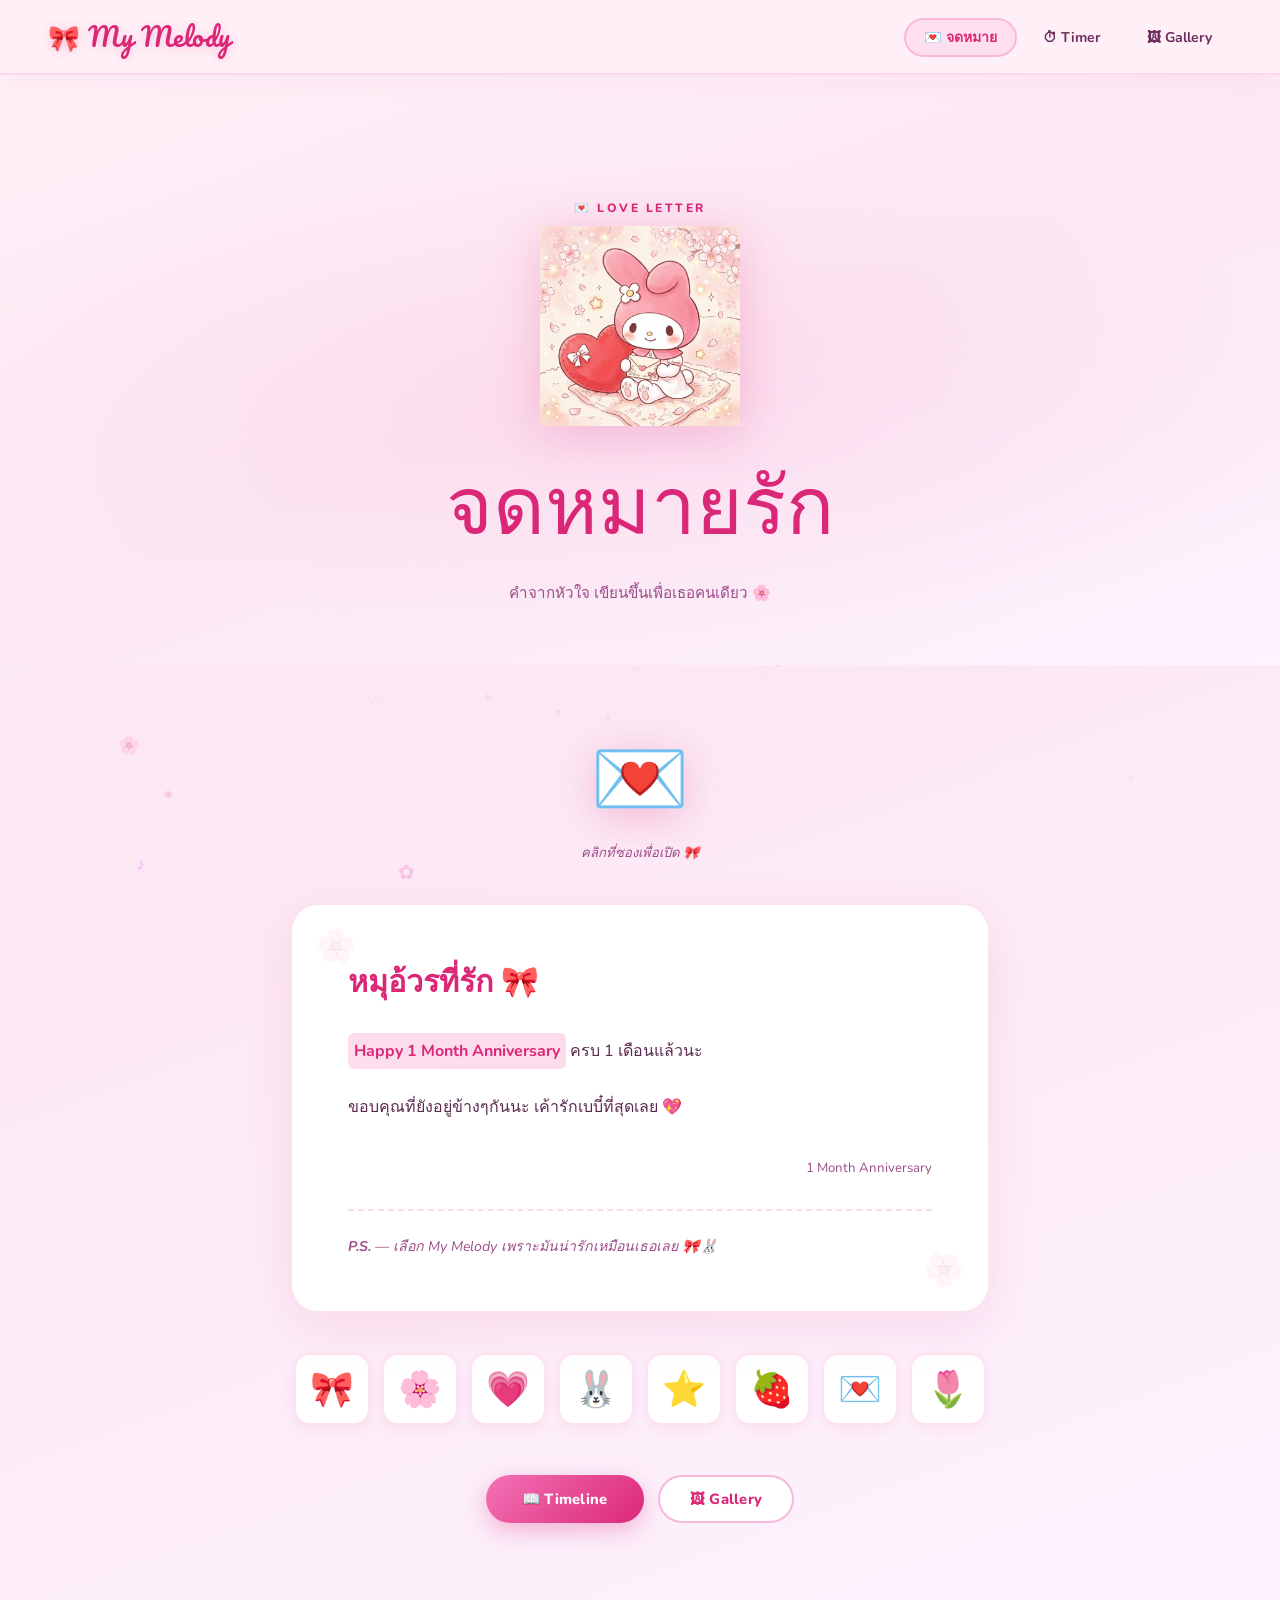
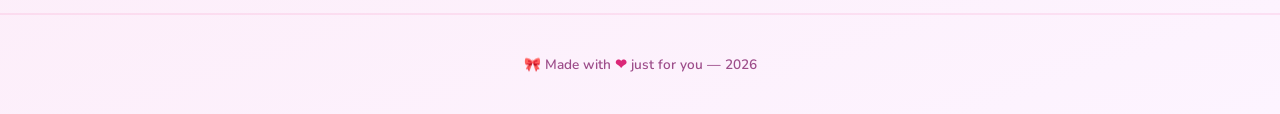
==== letter.html @ f37dbde6 "Add files via upload" ====
<!DOCTYPE html>
<html lang="th">
<head>
  <meta charset="UTF-8"/>
  <meta name="viewport" content="width=device-width, initial-scale=1.0"/>
  <title>💌 จดหมายรัก | My Melody</title>
  <link rel="stylesheet" href="styles.css"/>
  <style>
    .letter-wrapper { max-width: 700px; margin: 0 auto; }

    .letter-paper {
      background: var(--white);
      border: 2px solid rgba(244,114,182,0.2);
      border-radius: 28px; padding: 52px 56px;
      box-shadow: 0 16px 48px rgba(219,39,119,0.1);
      position: relative; overflow: hidden;
    }
    .letter-paper::before, .letter-paper::after {
      content: '🌸'; position: absolute; font-size: 2rem; opacity: 0.15;
    }
    .letter-paper::before { top: 20px; left: 24px; }
    .letter-paper::after  { bottom: 20px; right: 24px; transform: rotate(180deg); }

    .letter-greeting {
      font-family: 'Dancing Script', cursive;
      font-size: 1.9rem; color: var(--pink-deep); margin-bottom: 28px; font-weight: 700;
    }
    .letter-body { font-size: 1rem; line-height: 2; color: #5b2a4f; }
    .letter-body p { margin-bottom: 22px; }
    .letter-highlight {
      display: inline-block;
      background: linear-gradient(120deg, rgba(249,168,212,0.4) 0%, rgba(244,114,182,0.25) 100%);
      border-radius: 6px; padding: 2px 6px;
      color: var(--pink-deep); font-weight: 700;
    }
    .letter-sign { margin-top: 36px; text-align: right; }
    .letter-sign-text { font-family:'Dancing Script',cursive; font-size:1.6rem; color:var(--pink-deep); }
    .letter-sign-small { font-size:0.83rem; color:var(--muted); margin-top:4px; }
    .letter-ps {
      margin-top: 32px; padding-top: 24px;
      border-top: 2px dashed rgba(244,114,182,0.25);
      font-size: 0.88rem; color: var(--muted); font-style: italic; line-height: 1.7;
    }

    .sticker-strip { display:flex; gap:12px; flex-wrap:wrap; justify-content:center; margin:40px 0 0; }
    .sticker {
      font-size:2.2rem; background:var(--white);
      border:2px solid rgba(244,114,182,0.2); border-radius:16px; padding:10px 14px;
      box-shadow:0 4px 14px rgba(219,39,119,0.08);
      cursor:pointer; transition:all 0.3s cubic-bezier(.34,1.56,.64,1); user-select:none;
    }
    .sticker:hover { transform:scale(1.25) rotate(-5deg); box-shadow:0 10px 24px rgba(219,39,119,0.18); }

    @media (max-width:600px) { .letter-paper { padding:32px 22px; } }
  </style>
</head>
<body>
  <canvas id="particles-canvas"></canvas>
  <nav>
    <a href="index.html" class="logo">🎀 My Melody</a>
    <div class="hamburger" id="hamburger"><span></span><span></span><span></span></div>
    <ul id="nav-links">
      <li><a href="letter.html">💌 จดหมาย</a></li>
      <li><a href="story.html">⏱ Timer</a></li>
      <li><a href="gallery.html">🖼 Gallery</a></li>
    </ul>
  </nav>

  <div class="page-wrapper">
    <!-- Hero -->
    <section style="padding:120px 24px 60px;text-align:center;background:radial-gradient(ellipse 80% 60% at 50% 55%,rgba(244,114,182,0.11) 0%,transparent 70%),var(--gradient-hero);" class="dot-bg">
      <p class="section-eyebrow">💌 Love Letter</p>
      <img src="images/melody_letter.png" alt="My Melody" style="width:clamp(120px,22vw,200px);object-fit:contain;filter:drop-shadow(0 8px 24px rgba(219,39,119,0.22));animation:float 3s ease-in-out infinite;margin-bottom:10px;"/>
      <div style="font-family:'Dancing Script',cursive;font-size:clamp(2.8rem,7vw,5rem);color:var(--pink-deep);">จดหมายรัก</div>
      <p style="margin-top:12px;color:var(--muted);font-size:0.95rem;">คำจากหัวใจ เขียนขึ้นเพื่อเธอคนเดียว 🌸</p>
    </section>

    <section class="section" style="padding-top:60px;">
      <div class="letter-wrapper">

        <!-- envelope reveal -->
        <div style="text-align:center;margin-bottom:40px;" class="reveal">
          <div style="font-size:5rem;display:inline-block;animation:float 3s ease-in-out infinite;filter:drop-shadow(0 8px 20px rgba(219,39,119,0.25));cursor:pointer;"
               id="envelope" onclick="this.textContent='💌';this.style.transform='scale(1.2) rotate(-10deg)';setTimeout(()=>this.style.transform='',400);">💌</div>
          <p style="font-size:0.82rem;color:var(--muted);font-style:italic;margin-top:8px;">คลิกที่ซองเพื่อเปิด 🎀</p>
        </div>

        <div class="letter-paper reveal">
          <div class="letter-greeting">หมุอ้วรที่รัก 🎀</div>

          <div class="letter-body">
            <p>
              <span class="letter-highlight">Happy 1 Month Anniversary</span>
              ครบ 1 เดือนแล้วนะ 
            </p>

            <p>
              ขอบคุณที่ยังอยู่ข้างๆกันนะ เค้ารักเบบี๋ที่สุดเลย 💖
            </p>
          </div>

          <div class="letter-sign">
            <div class="letter-sign-small">1 Month Anniversary</div>
          </div>

          <div class="letter-ps">
            <strong>P.S.</strong> — เลือก My Melody เพราะมันน่ารักเหมือนเธอเลย 🎀🐰
          </div>
        </div>

        <div class="sticker-strip reveal">
          <div class="sticker">🎀</div><div class="sticker">🌸</div>
          <div class="sticker">💗</div><div class="sticker">🐰</div>
          <div class="sticker">⭐</div><div class="sticker">🍓</div>
          <div class="sticker">💌</div><div class="sticker">🌷</div>
        </div>

        <div style="text-align:center;margin-top:50px;display:flex;gap:14px;justify-content:center;flex-wrap:wrap;" class="reveal">
          <a href="story.html" class="btn btn-primary" onclick="launchFirework(event)">📖 Timeline</a>
          <a href="gallery.html" class="btn btn-outline">🖼 Gallery</a>
        </div>
      </div>
    </section>

    <footer><p>🎀 Made with <span class="footer-heart">❤</span> just for you — 2026</p></footer>
  </div>
  <script src="animations.js"></script>
</body>
</html>
---- styles.css ----
@import url('https://fonts.googleapis.com/css2?family=Pacifico&family=Nunito:ital,wght@0,300;0,400;0,600;0,700;0,800;1,400&family=Dancing+Script:wght@600;700&display=swap');

:root {
    /* ── My Melody Palette ── */
    --pink: #f472b6;
    --pink-deep: #db2777;
    --pink-soft: #fce7f3;
    --pink-pale: #fdf2f8;
    --red: #f9a8d4;
    --cream: #fff9fb;
    --white: #ffffff;
    --dark: #4a1942;
    /* deep plum — replaces black */
    --dark-soft: #6b2d5e;
    --muted: #9d4d8a;
    --gold: #f9a8d4;
    --gold-light: #fbcfe8;

    --gradient-page: linear-gradient(160deg, #fdf2f8 0%, #fce7f3 40%, #fdf4ff 100%);
    --gradient-hero: linear-gradient(160deg, #fff0f7 0%, #fce7f3 50%, #fdf4ff 100%);
    --gradient-btn: linear-gradient(135deg, #f472b6 0%, #db2777 100%);
    --shadow-card: 0 16px 48px rgba(219, 39, 119, 0.12);
    --shadow-btn: 0 8px 24px rgba(219, 39, 119, 0.3);
    --radius: 24px;
    --radius-sm: 14px;
}

*,
*::before,
*::after {
    box-sizing: border-box;
    margin: 0;
    padding: 0;
}

html {
    scroll-behavior: smooth;
}

body {
    font-family: 'Nunito', sans-serif;
    background: var(--gradient-page);
    color: var(--dark);
    min-height: 100vh;
    overflow-x: hidden;
}

/* ── CANVAS ─────────────────────────────────────────── */
#particles-canvas {
    position: fixed;
    top: 0;
    left: 0;
    width: 100%;
    height: 100%;
    pointer-events: none;
    z-index: 0;
}

/* ── NAV ─────────────────────────────────────────────── */
nav {
    position: fixed;
    top: 0;
    left: 0;
    right: 0;
    z-index: 100;
    display: flex;
    align-items: center;
    justify-content: space-between;
    padding: 14px 48px;
    background: rgba(255, 240, 247, 0.82);
    backdrop-filter: blur(20px);
    border-bottom: 2px solid rgba(244, 114, 182, 0.2);
    box-shadow: 0 4px 24px rgba(219, 39, 119, 0.06);
}

nav .logo {
    font-family: 'Pacifico', cursive;
    font-size: 1.6rem;
    color: var(--pink-deep);
    text-decoration: none;
    letter-spacing: 0.5px;
    text-shadow: 0 2px 12px rgba(219, 39, 119, 0.2);
}

nav ul {
    display: flex;
    gap: 6px;
    list-style: none;
}

nav ul li a {
    text-decoration: none;
    padding: 8px 18px;
    border-radius: 50px;
    font-size: 0.88rem;
    font-weight: 700;
    color: var(--dark-soft);
    transition: all 0.3s;
    border: 2px solid transparent;
}

nav ul li a:hover,
nav ul li a.active {
    color: var(--pink-deep);
    background: rgba(244, 114, 182, 0.12);
    border-color: rgba(244, 114, 182, 0.35);
}

.hamburger {
    display: none;
    flex-direction: column;
    gap: 5px;
    cursor: pointer;
}

.hamburger span {
    display: block;
    width: 24px;
    height: 2.5px;
    background: var(--pink-deep);
    border-radius: 3px;
    transition: all 0.3s;
}

/* ── PAGE WRAPPER ───────────────────────────────────── */
.page-wrapper {
    position: relative;
    z-index: 1;
    padding-top: 80px;
}

/* ── HERO ────────────────────────────────────────────── */
.hero {
    min-height: 100vh;
    display: flex;
    flex-direction: column;
    align-items: center;
    justify-content: center;
    text-align: center;
    padding: 60px 24px;
    position: relative;
    background: radial-gradient(ellipse 90% 70% at 50% 60%, rgba(244, 114, 182, 0.13) 0%, transparent 75%),
        var(--gradient-hero);
}

.hero-badge {
    display: inline-flex;
    align-items: center;
    gap: 8px;
    background: rgba(244, 114, 182, 0.12);
    border: 2px solid rgba(244, 114, 182, 0.35);
    border-radius: 50px;
    padding: 6px 22px;
    font-size: 0.8rem;
    letter-spacing: 1.5px;
    text-transform: uppercase;
    color: var(--pink-deep);
    font-weight: 700;
    margin-bottom: 24px;
    animation: fadeInUp 0.7s ease both;
}

.hero-script {
    font-family: 'Dancing Script', cursive;
    font-size: clamp(3rem, 9vw, 7rem);
    color: var(--pink-deep);
    text-shadow: 0 4px 24px rgba(219, 39, 119, 0.18);
    line-height: 1.1;
    animation: fadeInUp 0.7s 0.1s ease both;
}

.hero-title {
    font-family: 'Nunito', sans-serif;
    font-size: clamp(1.3rem, 3.5vw, 2.4rem);
    font-weight: 800;
    color: var(--dark);
    margin-top: 8px;
    animation: fadeInUp 0.7s 0.2s ease both;
}

.hero-subtitle {
    margin-top: 14px;
    font-size: 1rem;
    color: var(--muted);
    letter-spacing: 0.5px;
    font-weight: 400;
    animation: fadeInUp 0.7s 0.3s ease both;
}

.hero-divider {
    display: flex;
    align-items: center;
    gap: 14px;
    margin: 28px auto;
    width: 240px;
    animation: fadeInUp 0.7s 0.38s ease both;
}

.hero-divider span {
    flex: 1;
    height: 2px;
    background: rgba(244, 114, 182, 0.3);
    border-radius: 2px;
}

.hero-divider .heart {
    color: var(--pink-deep);
    font-size: 1.2rem;
    animation: pulse-heart 1.5s ease-in-out infinite;
}

/* Counter */
.hero-counter {
    display: flex;
    gap: 18px;
    justify-content: center;
    flex-wrap: wrap;
    animation: fadeInUp 0.7s 0.46s ease both;
}

.counter-box {
    background: var(--white);
    border: 2px solid rgba(244, 114, 182, 0.25);
    border-radius: 20px;
    padding: 18px 26px;
    text-align: center;
    min-width: 90px;
    box-shadow: 0 8px 24px rgba(219, 39, 119, 0.08);
}

.counter-num {
    font-family: 'Pacifico', cursive;
    font-size: 2.2rem;
    color: var(--pink-deep);
    line-height: 1;
}

.counter-label {
    font-size: 0.72rem;
    letter-spacing: 1px;
    text-transform: uppercase;
    color: var(--muted);
    margin-top: 4px;
    font-weight: 700;
}

.hero-cta {
    margin-top: 40px;
    animation: fadeInUp 0.7s 0.54s ease both;
}

/* ── MY MELODY DECORATION ───────────────────────────── */
.mm-deco {
    position: absolute;
    font-size: 1.8rem;
    opacity: 0.2;
    animation: float 4s ease-in-out infinite;
    pointer-events: none;
}

/* ── BUTTONS ─────────────────────────────────────────── */
.btn {
    display: inline-flex;
    align-items: center;
    gap: 8px;
    text-decoration: none;
    border-radius: 50px;
    font-weight: 800;
    font-size: 0.92rem;
    letter-spacing: 0.3px;
    transition: all 0.35s ease;
    cursor: pointer;
    border: none;
    outline: none;
    font-family: 'Nunito', sans-serif;
}

.btn-primary {
    background: var(--gradient-btn);
    color: var(--white);
    padding: 14px 36px;
    box-shadow: var(--shadow-btn);
}

.btn-primary:hover {
    transform: translateY(-3px) scale(1.03);
    box-shadow: 0 14px 36px rgba(219, 39, 119, 0.42);
}

.btn-outline {
    background: var(--white);
    color: var(--pink-deep);
    padding: 12px 30px;
    border: 2px solid rgba(244, 114, 182, 0.5);
}

.btn-outline:hover {
    border-color: var(--pink-deep);
    background: var(--pink-soft);
    transform: translateY(-2px);
}

/* ── SECTION ─────────────────────────────────────────── */
.section {
    padding: 90px 24px;
    max-width: 1100px;
    margin: 0 auto;
    position: relative;
    z-index: 1;
}

.section-header {
    text-align: center;
    margin-bottom: 56px;
}

.section-eyebrow {
    font-size: 0.75rem;
    letter-spacing: 2.5px;
    text-transform: uppercase;
    color: var(--pink-deep);
    margin-bottom: 10px;
    font-weight: 800;
}

.section-title {
    font-family: 'Dancing Script', cursive;
    font-size: clamp(2rem, 5vw, 3.4rem);
    font-weight: 700;
    color: var(--dark);
}

.section-title em {
    font-style: italic;
    color: var(--pink-deep);
}

.section-desc {
    margin-top: 12px;
    font-size: 0.97rem;
    color: var(--muted);
    max-width: 500px;
    margin-left: auto;
    margin-right: auto;
    line-height: 1.75;
}

/* ── CARDS ───────────────────────────────────────────── */
.card {
    background: var(--white);
    border: 2px solid rgba(244, 114, 182, 0.15);
    border-radius: var(--radius);
    padding: 32px;
    box-shadow: var(--shadow-card);
    transition: transform 0.35s, border-color 0.35s, box-shadow 0.35s;
}

.card:hover {
    transform: translateY(-6px) scale(1.01);
    border-color: rgba(244, 114, 182, 0.4);
    box-shadow: 0 24px 60px rgba(219, 39, 119, 0.16);
}

/* ── FOOTER ──────────────────────────────────────────── */
footer {
    text-align: center;
    padding: 40px 24px;
    border-top: 2px solid rgba(244, 114, 182, 0.15);
    color: var(--muted);
    font-size: 0.85rem;
    position: relative;
    z-index: 1;
    font-weight: 600;
}

footer .footer-heart {
    color: var(--pink-deep);
}

/* ── REVEAL ──────────────────────────────────────────── */
.reveal {
    opacity: 0;
    transform: translateY(36px);
    transition: opacity 0.7s ease, transform 0.7s ease;
}

.reveal.visible {
    opacity: 1;
    transform: none;
}

/* ── KEYFRAMES ───────────────────────────────────────── */
@keyframes fadeInUp {
    from {
        opacity: 0;
        transform: translateY(28px);
    }

    to {
        opacity: 1;
        transform: translateY(0);
    }
}

@keyframes pulse-heart {

    0%,
    100% {
        transform: scale(1);
    }

    50% {
        transform: scale(1.2);
    }
}

@keyframes float {

    0%,
    100% {
        transform: translateY(0) rotate(-5deg);
    }

    50% {
        transform: translateY(-14px) rotate(5deg);
    }
}

@keyframes ribbon-sway {

    0%,
    100% {
        transform: rotate(-3deg);
    }

    50% {
        transform: rotate(3deg);
    }
}

@keyframes shimmer {
    0% {
        background-position: -200% center;
    }

    100% {
        background-position: 200% center;
    }
}

@keyframes bounce-in {
    0% {
        transform: scale(0.6);
        opacity: 0;
    }

    70% {
        transform: scale(1.08);
        opacity: 1;
    }

    100% {
        transform: scale(1);
    }
}

/* ── SCROLLBAR ───────────────────────────────────────── */
::-webkit-scrollbar {
    width: 6px;
}

::-webkit-scrollbar-track {
    background: var(--pink-pale);
}

::-webkit-scrollbar-thumb {
    background: var(--pink);
    border-radius: 4px;
}

/* ── DOTTED BG PATTERN ───────────────────────────────── */
.dot-bg {
    background-image: radial-gradient(rgba(244, 114, 182, 0.15) 1px, transparent 1px);
    background-size: 24px 24px;
}

/* ── RESPONSIVE ──────────────────────────────────────── */
@media (max-width: 768px) {
    nav {
        padding: 14px 20px;
    }

    .hamburger {
        display: flex;
    }

    nav ul {
        display: none;
        flex-direction: column;
        position: absolute;
        top: 100%;
        left: 0;
        right: 0;
        background: rgba(253, 242, 248, 0.97);
        padding: 16px 20px 24px;
        border-bottom: 2px solid rgba(244, 114, 182, 0.2);
        gap: 4px;
    }

    nav ul.open {
        display: flex;
    }

    nav ul li a {
        display: block;
        border-radius: 12px;
    }

    .counter-box {
        padding: 14px 18px;
    }
}
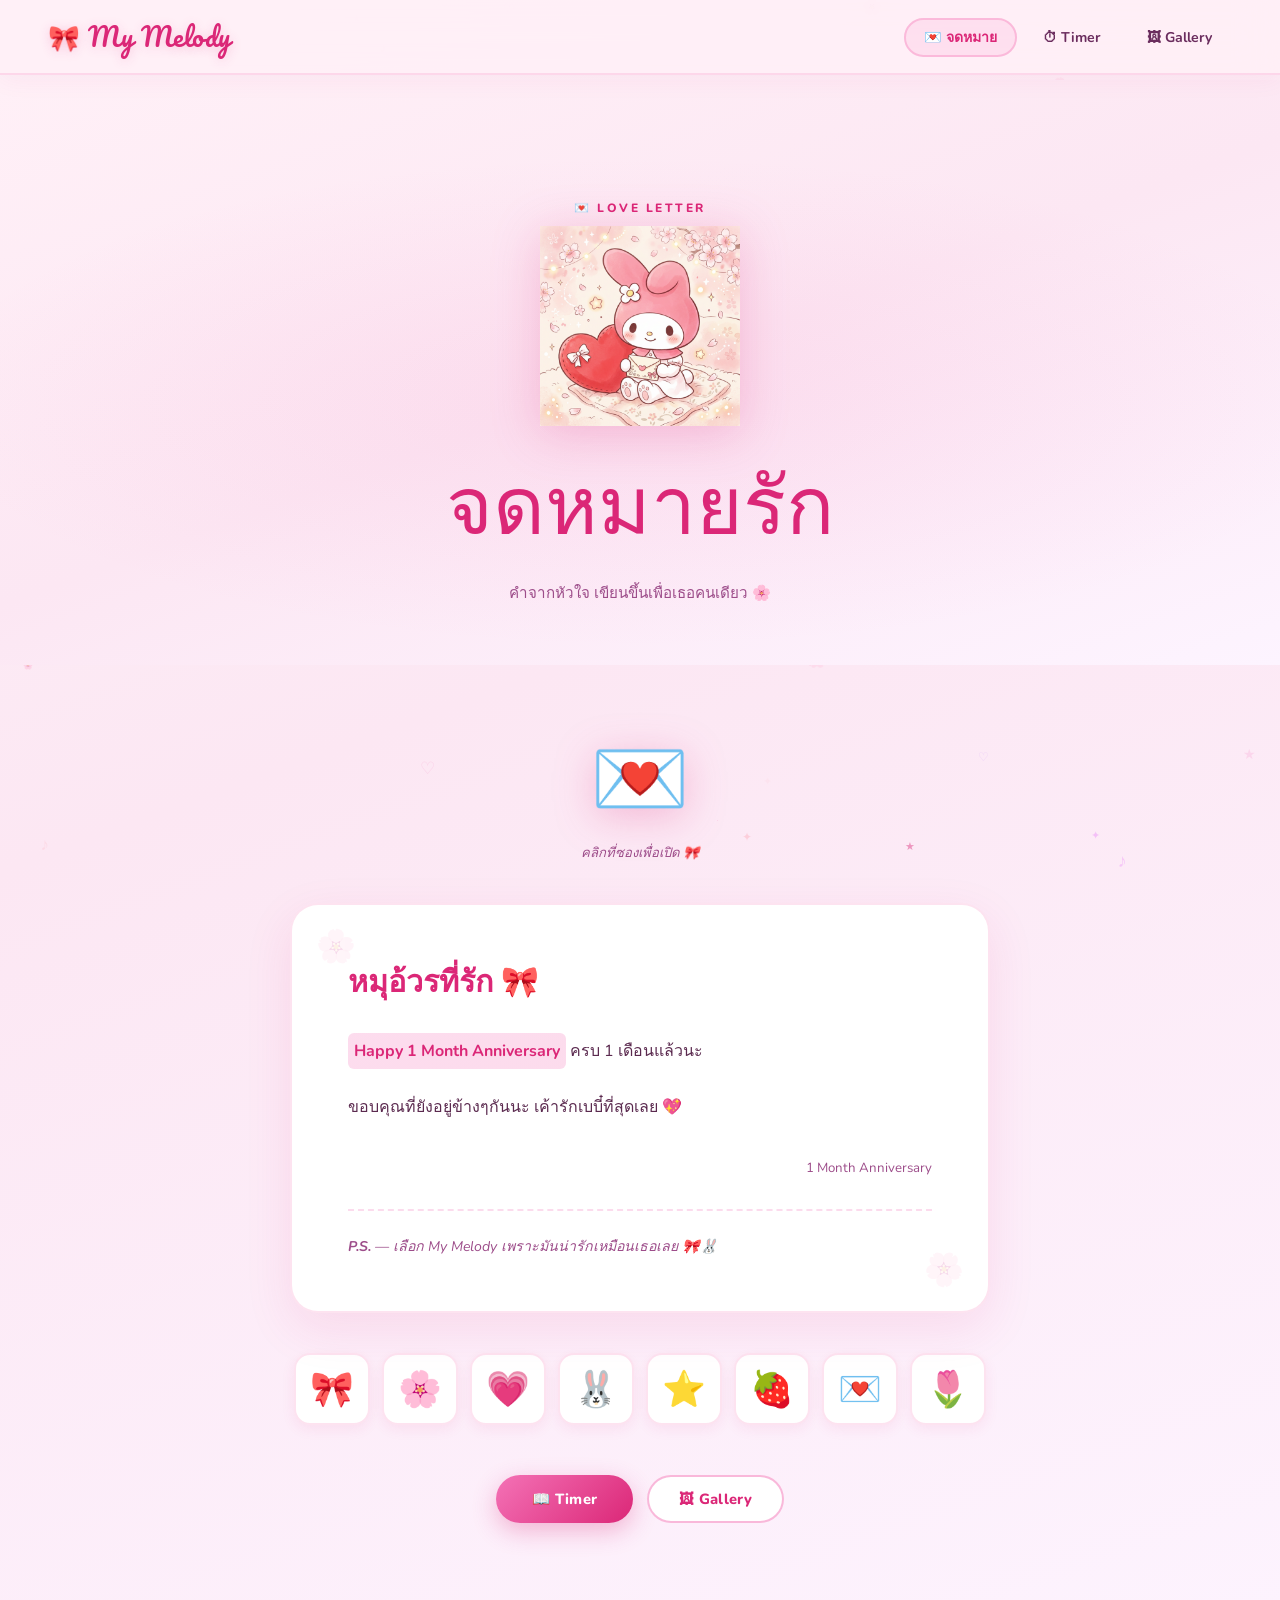
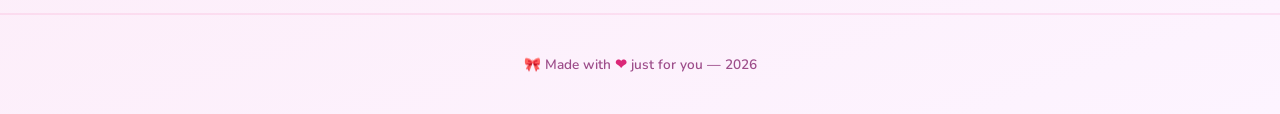
==== commit 67dfb4f0: "Add files via upload" ====
--- a/letter.html
+++ b/letter.html
@@ -116,7 +116,7 @@
         </div>
 
         <div style="text-align:center;margin-top:50px;display:flex;gap:14px;justify-content:center;flex-wrap:wrap;" class="reveal">
-          <a href="story.html" class="btn btn-primary" onclick="launchFirework(event)">📖 Timeline</a>
+          <a href="story.html" class="btn btn-primary" onclick="launchFirework(event)">📖 Timer</a>
           <a href="gallery.html" class="btn btn-outline">🖼 Gallery</a>
         </div>
       </div>
